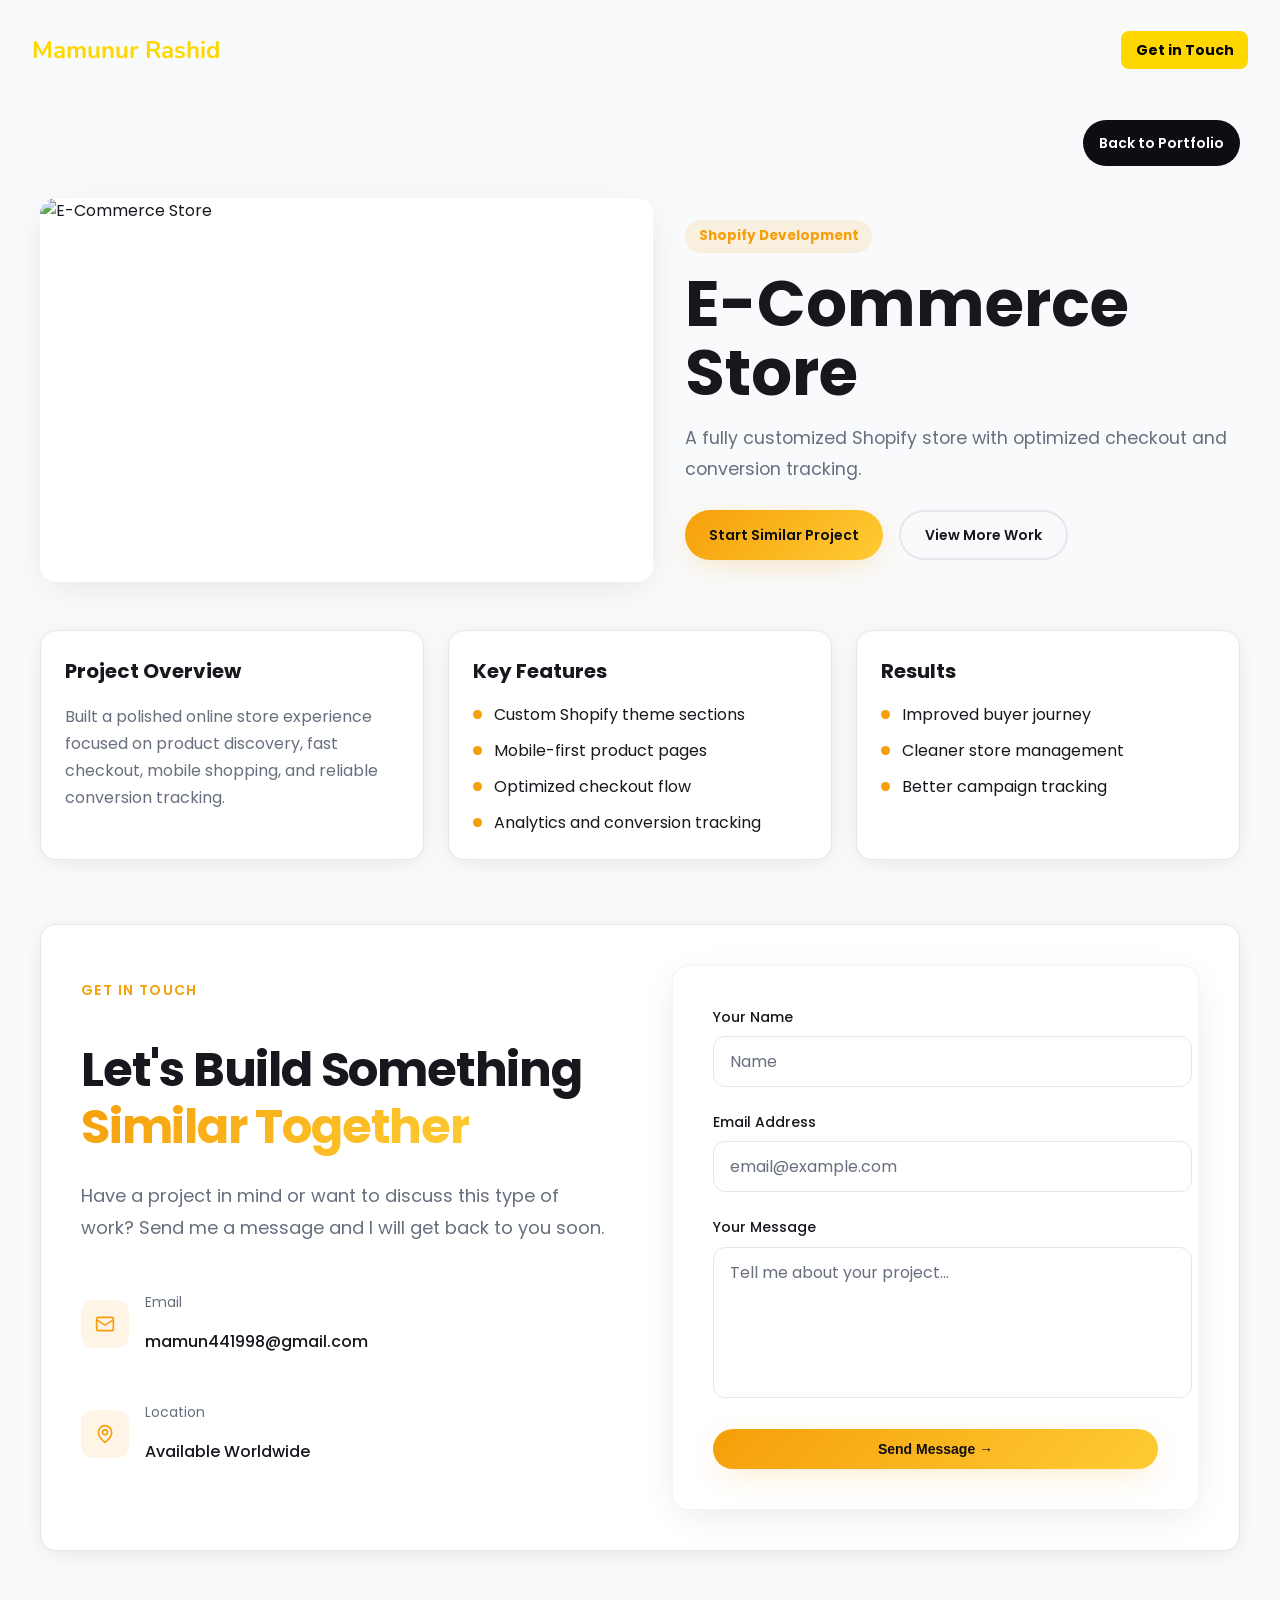
==== project-details.html @ 5b3f3767 "Initial portfolio site upload" ====
<!DOCTYPE html>
<html lang="en">
<head>
<meta charset="UTF-8">
<meta name="viewport" content="width=device-width, initial-scale=1.0">
<meta name="theme-color" content="#0a0e1a">
<title>Project Details | Mamunur Rashid</title>
<meta name="description" content="Portfolio project details by Mamunur Rashid — Web Developer, Shopify Expert, AI Automation & Digital Marketing Specialist.">
<meta property="og:type" content="article">
<meta property="og:title" content="Project Details | Mamunur Rashid">
<meta property="og:description" content="Portfolio project details by Mamunur Rashid.">
<meta property="og:image" content="https://mamun441998.github.io/Mamunur-Rashid.png">
<meta name="twitter:card" content="summary_large_image">
<link rel="icon" type="image/png" href="Mamunur-Rashid.png">
<link rel="apple-touch-icon" href="Mamunur-Rashid.png">
<link rel="preconnect" href="https://fonts.googleapis.com">
<link rel="preconnect" href="https://fonts.gstatic.com" crossorigin>
<link href="https://fonts.googleapis.com/css2?family=Poppins:wght@300;400;500;600;700;800;900&family=Nunito:wght@400;700;800&display=swap" rel="stylesheet">
<link rel="stylesheet" href="Style.css">
<script src="animations.js" defer></script>
<style>
body{background:hsl(var(--surface-light))}
.project-page{min-height:100vh;background:hsl(var(--surface-light));padding:7rem 0 4rem}
.project-back-row{display:flex;justify-content:flex-end;margin-bottom:2rem}
.project-back{display:inline-flex;align-items:center;justify-content:center;padding:.75rem 1rem;border-radius:9999px;background:hsl(var(--hero-bg));color:#fff;font-weight:600;font-size:.875rem}
.project-hero{display:grid;gap:2rem;align-items:center}
.project-image{border-radius:1rem;overflow:hidden;box-shadow:var(--shadow-card);background:#fff}
.project-image img{width:100%;aspect-ratio:16/10;object-fit:cover}
.project-kicker{display:inline-block;padding:.35rem .85rem;border-radius:9999px;background:hsl(var(--primary)/.12);color:hsl(var(--primary));font-size:.85rem;font-weight:700;margin-bottom:1rem}
.project-title{font-size:clamp(2rem,5vw,4rem);line-height:1.08;margin:0 0 1rem;color:hsl(var(--foreground))}
.project-desc{font-size:1.1rem;color:hsl(var(--muted-foreground));line-height:1.8;margin:0 0 1.5rem}
.project-actions{display:flex;flex-wrap:wrap;gap:1rem}
.project-actions .btn-secondary{border-color:hsl(var(--border));color:hsl(var(--foreground))}
.project-actions .btn-secondary:hover{border-color:hsl(var(--primary));color:hsl(var(--primary))}
.project-details-grid{display:grid;gap:1.5rem;margin-top:3rem}
.project-panel{background:#fff;border:1px solid hsl(var(--border));border-radius:1rem;padding:1.5rem;box-shadow:var(--shadow-soft)}
.project-panel h2{font-size:1.25rem;margin:0 0 1rem;color:hsl(var(--foreground))}
.project-panel p{color:hsl(var(--muted-foreground));line-height:1.7;margin:0}
.project-list{list-style:none;margin:0;padding:0;display:grid;gap:.75rem}
.project-list li{display:flex;gap:.75rem;color:hsl(var(--foreground));line-height:1.5}
.project-list li::before{content:"";width:.55rem;height:.55rem;border-radius:50%;background:hsl(var(--primary));flex:0 0 auto;margin-top:.45rem}
.detail-contact{margin-top:4rem;background:#fff;border:1px solid hsl(var(--border));border-radius:1rem;padding:1.5rem;box-shadow:var(--shadow-soft)}
.detail-contact .contact-section{padding:0;background:transparent}
@media(min-width:900px){
  .project-hero{grid-template-columns:1.05fr .95fr}
  .project-details-grid{grid-template-columns:repeat(3,1fr)}
  .detail-contact{padding:2.5rem}
}
</style>
</head>
<body>
<nav class="navbar scrolled" id="navbar" aria-label="Main navigation">
<div class="section-container">
<div class="nav-inner">
<a href="index.html" style="font-size:1.5rem;font-weight:700;color:#FFD700;font-family:Nunito;display:inline-block" aria-label="Mamunur Rashid - Home">Mamunur Rashid</a>
<div class="nav-links">
<a href="index.html#Home">Home</a>
<a href="index.html#about">About</a>
<a href="index.html#services">Services</a>
<a href="index.html#portfolio">Portfolio</a>
<a href="index.html#why-me">Why Me</a>
<a href="#contact">Contact</a>
<a href="#contact" class="Button-primary">Get in Touch</a>
</div>
<button class="mobile-toggle" aria-label="Toggle menu" aria-expanded="false" aria-controls="mobile-menu">
<svg width="24" height="24" viewBox="0 0 24 24" fill="none" stroke="currentColor" stroke-width="2" stroke-linecap="round" stroke-linejoin="round" aria-hidden="true"><line x1="3" y1="6" x2="21" y2="6"/><line x1="3" y1="12" x2="21" y2="12"/><line x1="3" y1="18" x2="21" y2="18"/></svg>
</button>
</div>
<div class="mobile-menu" id="mobile-menu">
<a href="index.html#Home">Home</a>
<a href="index.html#about">About</a>
<a href="index.html#services">Services</a>
<a href="index.html#portfolio">Portfolio</a>
<a href="index.html#why-me">Why Me</a>
<a href="#contact">Contact</a>
<div style="text-align:center;margin-top:.5rem">
<a href="#contact" class="Button-primary">Get in Touch</a>
</div>
</div>
</div>
</nav>

<main class="project-page">
<div class="section-container">
<div class="project-back-row">
<a class="project-back" href="index.html#portfolio">Back to Portfolio</a>
</div>

<section class="project-hero">
<div class="project-image">
<img id="project-img" src="" alt="" width="1000" height="650" decoding="async">
</div>
<div>
<span class="project-kicker" id="project-cat"></span>
<h1 class="project-title" id="project-title"></h1>
<p class="project-desc" id="project-desc"></p>
<div class="project-actions">
<a href="#contact" class="btn-primary">Start Similar Project</a>
<a href="index.html#portfolio" class="btn-secondary">View More Work</a>
</div>
</div>
</section>

<section class="project-details-grid">
<article class="project-panel">
<h2>Project Overview</h2>
<p id="project-overview"></p>
</article>
<article class="project-panel">
<h2>Key Features</h2>
<ul class="project-list" id="project-features"></ul>
</article>
<article class="project-panel">
<h2>Results</h2>
<ul class="project-list" id="project-results"></ul>
</article>
</section>

<section id="contact" class="detail-contact">
<div class="contact-section">
<div class="contact-grid">
<div>
<p class="contact-label">Get In Touch</p>
<h2 class="section-title" style="margin-bottom:1.5rem">Let's Build Something <span class="text-gradient-gold">Similar Together</span></h2>
<p style="color:hsl(var(--muted-foreground));font-size:1.125rem;margin-bottom:2rem;line-height:1.8">Have a project in mind or want to discuss this type of work? Send me a message and I will get back to you soon.</p>
<div class="contact-info-item">
<div class="contact-info-icon"><svg width="20" height="20" viewBox="0 0 24 24" fill="none" stroke="currentColor" stroke-width="2"><rect x="2" y="4" width="20" height="16" rx="2"/><path d="m22 7-8.97 5.7a1.94 1.94 0 0 1-2.06 0L2 7"/></svg></div>
<div><p class="contact-info-label">Email</p><p class="contact-info-value"><a href="mailto:mamun441998@gmail.com">mamun441998@gmail.com</a></p></div>
</div>
<div class="contact-info-item">
<div class="contact-info-icon"><svg width="20" height="20" viewBox="0 0 24 24" fill="none" stroke="currentColor" stroke-width="2"><path d="M20 10c0 6-8 12-8 12s-8-6-8-12a8 8 0 0 1 16 0Z"/><circle cx="12" cy="10" r="3"/></svg></div>
<div><p class="contact-info-label">Location</p><p class="contact-info-value">Available Worldwide</p></div>
</div>
</div>
<div class="contact-form-card">
<form id="contact-form">
<div class="form-group"><label for="name">Your Name</label><input type="text" id="name" name="name" class="input-field" placeholder="Name" required></div>
<div class="form-group"><label for="email">Email Address</label><input type="email" id="email" name="email" class="input-field" placeholder="email@example.com" required></div>
<div class="form-group"><label for="message">Your Message</label><textarea id="message" name="message" rows="5" class="input-field" placeholder="Tell me about your project..." required></textarea></div>
<button type="submit" class="btn-primary" style="width:100%">Send Message &rarr;</button>
</form>
</div>
</div>
</div>
</section>
</div>
</main>

<script>
var projects = [
  {
    title: 'E-Commerce Store',
    cat: 'Shopify Development',
    desc: 'A fully customized Shopify store with optimized checkout and conversion tracking.',
    img: 'https://images.unsplash.com/photo-1556742049-0cfed4f6a45d?w=1000&h=650&fit=crop',
    overview: 'Built a polished online store experience focused on product discovery, fast checkout, mobile shopping, and reliable conversion tracking.',
    features: ['Custom Shopify theme sections', 'Mobile-first product pages', 'Optimized checkout flow', 'Analytics and conversion tracking'],
    results: ['Improved buyer journey', 'Cleaner store management', 'Better campaign tracking']
  },
  {
    title: 'Business Website',
    cat: 'Web Development',
    desc: 'Modern, responsive business website with SEO optimization and fast loading.',
    img: 'https://images.unsplash.com/photo-1460925895917-afdab827c52f?w=1000&h=650&fit=crop',
    overview: 'Designed and developed a professional business website that presents services clearly and supports lead generation across devices.',
    features: ['Responsive page layouts', 'SEO-friendly structure', 'Fast loading assets', 'Clear contact sections'],
    results: ['Stronger online presence', 'Better mobile experience', 'More direct inquiry paths']
  },
  {
    title: 'AI Chatbot Integration',
    cat: 'AI Automation',
    desc: 'Intelligent chatbot solution that automated 70% of customer support queries.',
    img: 'https://images.unsplash.com/photo-1677442136019-21780ecad995?w=1000&h=650&fit=crop',
    overview: 'Integrated an AI chatbot workflow to answer common customer questions and reduce repetitive support workload.',
    features: ['Automated FAQ responses', 'Lead capture flow', 'Escalation to human support', 'Conversation tracking'],
    results: ['Automated 70% of common queries', 'Reduced response time', 'Improved customer support consistency']
  },
  {
    title: 'Ad Campaign',
    cat: 'Meta & Google Ads',
    desc: 'High-performing ad campaigns that achieved 5x ROAS for an e-commerce brand.',
    img: 'https://images.unsplash.com/photo-1611926653458-09294b3142bf?w=1000&h=650&fit=crop',
    overview: 'Created and optimized paid ad campaigns across Meta and Google with audience testing, creative iteration, and conversion tracking.',
    features: ['Campaign strategy', 'Audience targeting', 'Ad creative testing', 'Performance reporting'],
    results: ['Achieved 5x ROAS', 'Improved cost per purchase', 'Scaled winning campaigns']
  },
  {
    title: 'Landing Page',
    cat: 'Web Development',
    desc: 'Conversion-optimized landing page with A/B testing and analytics integration.',
    img: 'https://images.unsplash.com/photo-1507238691740-187a5b1d37b8?w=1000&h=650&fit=crop',
    overview: 'Built a focused landing page designed for campaign traffic, clear messaging, and measurable conversions.',
    features: ['Conversion-focused layout', 'Lead form integration', 'Analytics setup', 'A/B test-ready sections'],
    results: ['Higher lead clarity', 'Better campaign measurement', 'Improved page performance']
  },
  {
    title: 'SEO Optimization',
    cat: 'SEO Expert',
    desc: 'Comprehensive SEO strategy that increased organic traffic by 200% in 6 months.',
    img: 'https://images.unsplash.com/photo-1562577309-4932fdd64cd1?w=1000&h=650&fit=crop',
    overview: 'Delivered technical and content SEO improvements to help the website rank better and attract more qualified organic visitors.',
    features: ['Keyword research', 'Technical SEO audit', 'On-page optimization', 'Content improvement plan'],
    results: ['Organic traffic increased by 200%', 'Improved keyword visibility', 'Cleaner technical SEO foundation']
  }
];

function escapeHtml(s){ return String(s == null ? '' : s).replace(/[&<>"']/g, function(c){ return ({'&':'&amp;','<':'&lt;','>':'&gt;','"':'&quot;',"'":'&#39;'})[c]; }); }

var params = new URLSearchParams(window.location.search);
var selectedIndex = parseInt(params.get('project'), 10);

function renderProject(project){
  document.title = project.title + ' | Mamunur Rashid';
  document.getElementById('project-img').src = project.img;
  document.getElementById('project-img').alt = project.title;
  document.getElementById('project-cat').textContent = project.cat;
  document.getElementById('project-title').textContent = project.title;
  document.getElementById('project-desc').textContent = project.desc;
  document.getElementById('project-overview').textContent = project.overview || '';
  document.getElementById('project-features').innerHTML = (project.features || []).map(function(item){return '<li>' + escapeHtml(item) + '</li>';}).join('');
  document.getElementById('project-results').innerHTML = (project.results || []).map(function(item){return '<li>' + escapeHtml(item) + '</li>';}).join('');
}

// Render from defaults immediately
renderProject(projects[selectedIndex] || projects[0]);

// Try to override with Firestore data
(async function(){
  try {
    var cfgMod = await import('./admin/firebase-config.js');
    if (!cfgMod || !cfgMod.firebaseConfig || cfgMod.firebaseConfig.apiKey === 'YOUR_API_KEY') return;
    var fbApp = await import('https://www.gstatic.com/firebasejs/10.13.0/firebase-app.js');
    var fbStore = await import('https://www.gstatic.com/firebasejs/10.13.0/firebase-firestore.js');
    var app = fbApp.initializeApp(cfgMod.firebaseConfig);
    var db = fbStore.getFirestore(app);
    var snap = await fbStore.getDoc(fbStore.doc(db, 'site', 'content'));
    if (snap.exists()){
      var data = snap.data();
      if (Array.isArray(data.portfolio) && data.portfolio[selectedIndex]){
        renderProject(data.portfolio[selectedIndex]);
      }
    }
  } catch(e){
    // keep defaults
  }
})();

var project = projects[selectedIndex] || projects[0];

document.getElementById('contact-form').addEventListener('submit', function(e) {
  e.preventDefault();
  var form = this;
  var btn = form.querySelector('button');
  btn.textContent = 'Sending...';
  btn.disabled = true;
  fetch('https://formsubmit.co/ajax/mamun441998@gmail.com', {
    method: 'POST',
    headers: { 'Content-Type': 'application/json', 'Accept': 'application/json' },
    body: JSON.stringify({
      name: form.name.value,
      email: form.email.value,
      message: form.message.value,
      _subject: 'New Portfolio Project Inquiry: ' + project.title
    })
  })
  .then(function(res) { return res.json(); })
  .then(function() {
    alert('Thank you! Your message has been sent. I will get back to you soon.');
    form.reset();
    btn.innerHTML = 'Send Message &rarr;';
    btn.disabled = false;
  })
  .catch(function() {
    alert('Oops! Something went wrong. Please try emailing me directly at mamun441998@gmail.com');
    btn.innerHTML = 'Send Message &rarr;';
    btn.disabled = false;
  });
});
</script>
</body>
</html>
---- Style.css ----
/* *,*::before,*::after{box-sizing:border-box;margin:0;padding:0} */
:root{
--background:0 0% 100%;--foreground:220 15% 10%;
--primary:38 92% 50%;--primary-foreground:0 0% 100%;
--secondary:220 14% 96%;--secondary-foreground:220 15% 10%;
--muted:220 14% 96%;--muted-foreground:220 10% 45%;
--accent:38 92% 50%;--border:220 13% 91%;
--hero-bg:220 20% 6%;--hero-foreground:0 0% 98%;--hero-muted:220 10% 60%;
--gold:38 92% 50%;--gold-light:38 100% 65%;--gold-dark:38 85% 40%;
--surface-dark:220 18% 10%;--surface-light:220 14% 98%;
--gradient-gold:linear-gradient(135deg, hsl(38 92% 50%), hsl(45 100% 60%));
--gradient-dark:linear-gradient(180deg, hsl(220 20% 6%), hsl(220 18% 10%));
--shadow-gold:0 8px 32px -8px hsl(38 92% 50% / 0.3);
--shadow-soft:0 4px 24px -4px hsl(220 15% 10% / 0.1);
--shadow-card:0 8px 40px -12px hsl(220 15% 10% / 0.15);
--radius:0.75rem;
}
html{scroll-behavior:smooth;-webkit-text-size-adjust:100%}
body{font-family:'Poppins',sans-serif;background:hsl(var(--background));color:hsl(var(--foreground));-webkit-font-smoothing:antialiased;line-height:1.6;overflow-x:hidden}
a{text-decoration:none;color:inherit}
img{max-width:100%;display:block;height:auto}
*:focus-visible{outline:2px solid hsl(var(--primary));outline-offset:2px;border-radius:4px}
.skip-link{position:absolute;left:-9999px;top:0;background:#FFD700;color:#000;padding:.75rem 1rem;z-index:100;font-weight:700;border-radius:0 0 8px 0}
.skip-link:focus{left:0}
.font-serif{font-family:'Poppins',sans-serif}
.section-container{max-width:80rem;margin:0 auto;padding:0 1rem}
@media(min-width:640px){.section-container{padding:0 1.5rem}}
@media(min-width:1024px){.section-container{padding:0 2rem}}
.section-padding{padding:5rem 0}
@media(min-width:768px){.section-padding{padding:7rem 0}}
.text-gradient-gold{background:var(--gradient-gold);-webkit-background-clip:text;-webkit-text-fill-color:transparent;background-clip:text}
.section-title{font-size:1.875rem;font-weight:700;letter-spacing:-0.025em;line-height:1.2}
@media(min-width:768px){.section-title{font-size:2.25rem}}
@media(min-width:1024px){.section-title{font-size:3rem}}
.section-subtitle{color:hsl(var(--muted-foreground));font-size:1.125rem;max-width:42rem}

/* NAV */
.navbar{position:fixed;top:0;left:0;right:0;z-index:50;transition:all .3s; scroll-behavior:smooth;}
.navbar.scrolled{background:hsl(var(--hero-bg)/.95);backdrop-filter:blur(16px);border-bottom:1px solid rgba(255,255,255,.1)}
.nav-inner{display:flex;align-items:center;justify-content:space-between;height:5rem;padding-top: 10px;}
.nav-links{display:none;align-items:center;gap:1.25rem;text-align:center}
@media(min-width:1024px){.nav-links{gap:2rem}}
@media(min-width:768px){.nav-links{display:flex}}
.nav-links a{font-size:.875rem;color:hsl(var(--hero-foreground));padding:.5rem .9rem;border-radius:8px;transition:background-color .3s,color .3s}
.nav-links a:hover{background-color:#fff;color:#000;font-weight:700}
.nav-links a.Button-primary:hover{background-color:#fff;color:#000;font-weight:700;border-radius:8px}
.Button-primary {
padding: 20px 40px;background-color: #FFD700; border-radius: 8px;height: auto; padding-top: 10px;padding-bottom: 10px;color: black !important;font-weight:bold;
}
.Button-primary:hover {
  background-color: white;
  color: black !important;
  font-weight: bold;
}
.button-primary{
  background-color: yellow;
  color: black;
}
.btn-primary{display:inline-flex;align-items:center;justify-content:center;padding:.75rem 1.5rem;font-size:.875rem;font-weight:600;border-radius:9999px;background:var(--gradient-gold);color:hsl(var(--hero-bg));box-shadow:var(--shadow-gold);border:none;cursor:pointer;transition:all .3s}
.btn-primary:hover{transform:scale(1.05)}
.btn-secondary{display:inline-flex;align-items:center;justify-content:center;padding:.75rem 1.5rem;font-size:.875rem;font-weight:600;border-radius:9999px;border:2px solid hsl(var(--hero-muted)/.3);color:hsl(var(--hero-foreground));background:transparent;cursor:pointer;transition:all .3s}
.btn-secondary:hover{border-color:#ff6130;color:hsl(var(--gold));transform:scale(1.05)}
.mobile-toggle{display:block;padding:.5rem;color:hsl(var(--hero-foreground));background:none;border:none;cursor:pointer}
@media(min-width:768px){.mobile-toggle{display:none}}
.mobile-menu{display:none;flex-direction:column;gap:1rem;padding:1rem 0 1rem 1.5rem;border-top:1px solid rgba(255,255,255,.1);background:black;border-radius:0.5rem;margin-top:0.5rem}
.mobile-menu-btn {
  display: flex;
  flex-direction: column;
  justify-content: space-around;
  width: 35px;
  height: 35px;
  background-color: transparent; /* Start transparent */
  border: none;
  cursor: pointer;
  border-radius: 6px;
  transition: all .3s ease;
  padding: 5px;
}

.mobile-menu-btn:hover {
  background-color: hsl(var(--primary), 0.2); /* Subtle background */
}

.mobile-menu-btn span {
  width: 100%;
  height: 3px;
  background-color: #ffc107; /* Your orange color */
  border-radius: 2px;
  transition: all .3s ease;
}

.mobile-menu-btn:hover span {
  background-color: #fff;
}
.mobile-menu.open{display:flex}
@media(min-width:768px){.mobile-menu{display:none!important}}
.mobile-menu a{color:white;padding:.5rem 0;transition:all .3s;font-weight:bold;font-family:'Poppins',sans-serif;display:block}
.mobile-menu a:hover:not(.Button-primary){background:white;color:black;border-radius:0.25rem;padding:.5rem 0.5rem}
.mobile-menu .Button-primary{background:#FFD700!important;color:black!important;padding:0.75rem 1rem!important;border-radius:0.5rem;text-align:center;margin-top:.5rem;display:block}
.mobile-menu .Button-primary:hover{background:white!important}

/* HERO */
.hero-section{background:var(--gradient-dark);min-height:100vh;display:flex;align-items:center;position:relative;overflow:hidden}
.hero-glow{position:absolute;inset:0;pointer-events:none;background:radial-gradient(ellipse 60% 50% at 50% 0%,hsl(38 92% 50%/.08),transparent)}
.hero-content{position:relative;z-index:10;padding-top:5rem;padding-bottom:4.375rem;text-align:center;max-width:72rem;width:100%;margin:0 auto}
.hero-badge{display:inline-flex;align-items:center;gap:.5rem;padding:.5rem 1rem;border-radius:9999px;border:1px solid rgba(255,255,255,.1);background:rgba(255,255,255,.05);backdrop-filter:blur(4px);margin-bottom:2rem}
.hero-badge .dot{width:.5rem;height:.5rem;border-radius:50%;background:hsl(var(--primary));animation:pulse 2s infinite}
.hero-badge span{font-size:.875rem;color:hsl(var(--hero-muted))}
.hero-title{font-size:clamp(1.75rem,6.8vw,4.5rem);font-weight:700;color:hsl(var(--hero-foreground));line-height:1.15;margin-bottom:1.5rem;word-wrap:break-word;overflow-wrap:break-word}
@media(min-width:768px){.hero-title{white-space:nowrap}}
.hero-subtitle{font-size:1.125rem;color:hsl(var(--hero-muted));margin-bottom:1rem}
@media(min-width:768px){.hero-subtitle{font-size:1.25rem}}
.hero-skills{font-size:1rem;color:hsl(var(--primary));margin-bottom:2.5rem;max-width:42rem;margin-left:auto;margin-right:auto}
.hero-buttons{display:flex;flex-direction:column;align-items:center;justify-content:center;gap:1rem;margin-bottom:4rem}
@media(min-width:640px){.hero-buttons{flex-direction:row}}
.stats-grid{display:grid;grid-template-columns:repeat(2,1fr);gap:1.5rem;max-width:48rem;margin:0 auto}
@media(min-width:768px){.stats-grid{grid-template-columns:repeat(4,1fr);gap:2rem}}
.stat-item{text-align:center}
.stat-value{font-size:1.5rem;font-weight:700;margin-bottom:.25rem}
@media(min-width:768px){.stat-value{font-size:1.875rem}}
.stat-label{font-size:.875rem;color:hsl(var(--hero-muted))}
.scroll-indicator{position:absolute;bottom:1rem;left:50%;transform:translateX(-50%);display:flex;flex-direction:column;align-items:center;gap:.5rem;color:hsl(var(--hero-muted));transition:color .3s}
.scroll-indicator:hover{color:hsl(var(--hero-foreground))}
.scroll-indicator span{font-size:.75rem;text-transform:uppercase;letter-spacing:.1em}

/* ABOUT */
.about-section{padding:5rem 0;background:hsl(var(--surface-light))}
@media(min-width:768px){.about-section{padding:7rem 0}}
.about-grid{display:grid;gap:3rem;align-items:center}
@media(min-width:1024px){.about-grid{grid-template-columns:1fr 1fr;gap:4rem}}
.about-label{font-weight:600;margin-bottom:1rem;text-transform:uppercase;letter-spacing:.1em;font-size:1.875rem;text-align:center;color:hsl(var(--secondary-foreground));font-family:'Poppins',sans-serif}
.about-text{color:hsl(var(--muted-foreground));font-size:1.125rem;line-height:1.8;margin-bottom:1.5rem}
.highlight-item{display:flex;align-items:flex-start;gap:1rem;margin-bottom:1rem}
.highlight-icon{flex-shrink:0;width:3rem;height:3rem;border-radius:.75rem;background:hsl(var(--primary)/.1);display:flex;align-items:center;justify-content:center}
.highlight-icon svg{width:1.25rem;height:1.25rem;color:hsl(var(--primary))}
.highlight-title{font-weight:600;color:hsl(var(--foreground));margin-bottom:.25rem}
.highlight-desc{color:hsl(var(--muted-foreground));font-size:.875rem}
.about-visual{position:relative}
.about-img-wrapper{aspect-ratio:1;border-radius:1.5rem;background:linear-gradient(to bottom right,hsl(var(--primary)/.2),hsl(var(--primary)/.05));padding:2rem}
@media(min-width:1024px){.about-img-wrapper{padding:3rem}}
.about-img-inner{width:100%;height:100%;border-radius:1rem;background:#fff;box-shadow:0 25px 50px -12px rgba(0,0,0,.25);overflow:hidden}
.about-img-inner img{width:100%;height:100%;object-fit:cover;object-position:top;opacity:.95}

/* SERVICES */
.services-section{padding:5rem 0;background:#fff}
@media(min-width:768px){.services-section{padding:7rem 0}}
.services-grid{display:grid;gap:1.5rem}
@media(min-width:768px){.services-grid{grid-template-columns:repeat(2,1fr);gap:2rem}}
@media(min-width:1024px){.services-grid{grid-template-columns:repeat(3,1fr)}}
.service-card{background:#fff;border:1px solid hsl(var(--border));border-radius:1rem;padding:1.5rem;transition:all .3s;box-shadow:var(--shadow-soft)}
@media(min-width:768px){.service-card{padding:2rem}}
.service-card:hover{transform:translateY(-4px);border-color:hsl(var(--primary)/.3);box-shadow:var(--shadow-gold)}
.service-icon{width:3.5rem;height:3.5rem;border-radius:1rem;background:hsl(var(--primary)/.1);display:flex;align-items:center;justify-content:center;margin-bottom:1.5rem;transition:background .3s}
.service-card:hover .service-icon{background:hsl(var(--primary)/.2)}
.service-icon svg{width:1.5rem;height:1.5rem;color:hsl(var(--primary))}
.service-title{font-size:1.25rem;font-weight:700;color:hsl(var(--foreground));margin-bottom:.75rem}
.service-desc{color:hsl(var(--muted-foreground));margin-bottom:1.5rem;line-height:1.6}
.service-features{display:flex;flex-wrap:wrap;gap:.5rem;margin-bottom:1.5rem}
.service-features span{padding:.25rem .75rem;font-size:.75rem;font-weight:500;background:hsl(var(--secondary));color:hsl(var(--muted-foreground));border-radius:9999px}
.service-link{display:inline-flex;align-items:center;font-size:.875rem;font-weight:600;color:hsl(var(--primary))}
.service-card:hover .service-link{text-decoration:underline}

/* PORTFOLIO */
.portfolio-section{padding:5rem 0;background:#fff}
@media(min-width:768px){.portfolio-section{padding:7rem 0}}
.portfolio-grid{display:grid;gap:1.5rem}
@media(min-width:768px){.portfolio-grid{grid-template-columns:repeat(2,1fr);gap:2rem}}
@media(min-width:1024px){.portfolio-grid{grid-template-columns:repeat(3,1fr)}}
.portfolio-card{border-radius:1rem;border:1px solid hsl(var(--border));overflow:hidden;background:hsl(var(--background));transition:all .3s;box-shadow:var(--shadow-soft)}
.portfolio-card:hover{transform:translateY(-4px);border-color:hsl(var(--primary)/.3)}
.portfolio-img{aspect-ratio:16/9;overflow:hidden}
.portfolio-img img{width:100%;height:100%;object-fit:cover;transition:transform .5s}
.portfolio-card:hover .portfolio-img img{transform:scale(1.05)}
.portfolio-body{padding:1.5rem}
.portfolio-cat{display:inline-block;padding:.25rem .75rem;font-size:.75rem;font-weight:500;background:hsl(var(--primary)/.1);color:hsl(var(--primary));border-radius:9999px;margin-bottom:.75rem}
.portfolio-title{font-size:1.125rem;font-weight:700;color:hsl(var(--foreground));margin-bottom:.5rem}
.portfolio-desc{color:hsl(var(--muted-foreground));font-size:.875rem;line-height:1.6;margin-bottom:1rem}
.portfolio-link{display:inline-flex;align-items:center;font-size:.875rem;font-weight:600;color:hsl(var(--primary))}

/* WHY ME */
.whyme-section{padding:2.5rem 1.875rem;background:hsl(var(--surface-light));box-shadow:var(--shadow-soft);border-radius:.375rem;opacity:.95}
.whyme-grid{display:grid;gap:2rem}
@media(min-width:1024px){.whyme-grid{grid-template-columns:repeat(3,1fr)}}
.reason-card{background:#fff;border-radius:1.5rem;padding:2rem;border:1px solid hsl(var(--border));transition:all .3s}
@media(min-width:1024px){.reason-card{padding:2.5rem}}
.reason-card:hover{border-color:hsl(var(--primary)/.2);box-shadow:0 20px 60px -15px rgba(0,0,0,.1)}
.reason-icon{width:4rem;height:4rem;border-radius:1rem;background:var(--gradient-gold);display:flex;align-items:center;justify-content:center;margin-bottom:1.5rem}
.reason-icon svg{width:1.75rem;height:1.75rem;color:#fff}
.reason-title{font-size:1.25rem;font-weight:700;color:hsl(var(--foreground));margin-bottom:1rem}
.reason-desc{color:hsl(var(--muted-foreground));margin-bottom:1.5rem;line-height:1.6}
.reason-points{list-style:none;display:flex;flex-direction:column;gap:.75rem}
.reason-points li{display:flex;align-items:center;gap:.75rem;font-size:.875rem;color:hsl(var(--foreground))}
.reason-points li svg{width:1.25rem;height:1.25rem;color:hsl(var(--primary));flex-shrink:0}
.cta-banner{margin-top:4rem;border-radius:1.5rem;background:linear-gradient(to right,hsl(var(--hero-bg)),hsl(var(--surface-dark)));padding:2rem;text-align:center;position:relative;overflow:hidden}
@media(min-width:768px){.cta-banner{padding:3rem}}
@media(min-width:1024px){.cta-banner{padding:4rem}}
.cta-banner h3{font-size:1.5rem;font-weight:700;color:#fff;margin-bottom:1rem}
@media(min-width:768px){.cta-banner h3{font-size:1.875rem}}
@media(min-width:1024px){.cta-banner h3{font-size:2.25rem}}
.cta-banner p{color:hsl(var(--hero-muted));font-size:1.125rem;margin-bottom:2rem;max-width:42rem;margin-left:auto;margin-right:auto}

/* SOCIAL */
.social-section{padding:4rem 0;background:#fff;border-top:1px solid hsl(var(--border));border-bottom:1px solid hsl(var(--border))}
.social-icons{display:flex;align-items:center;justify-content:center;gap:1rem}
.social-icon-link{width:3rem;height:3rem;display:flex;align-items:center;justify-content:center;border-radius:50%;border:1px solid hsl(var(--border));color:hsl(var(--muted-foreground));transition:transform .3s,background-color .3s,border-color .3s,color .3s;background:transparent}
.social-icon-link:hover{transform:translateY(-3px) scale(1.1);color:#fff}
.social-icon-link svg{width:1.25rem;height:1.25rem}
.social-website:hover{background:hsl(38,92%,50%);border-color:hsl(38,92%,50%)}
.social-linkedin:hover{background:#0077B5;border-color:#0077B5}
.social-facebook:hover{background:#1877F2;border-color:#1877F2}
.social-instagram:hover{background:#E4405F;border-color:#E4405F}
.social-email:hover{background:hsl(38,92%,50%);border-color:hsl(38,92%,50%)}
.social-whatsapp:hover{background:#25D366;border-color:#25D366}
.animate-on-scroll{opacity:0;transform:translateY(30px);transition:opacity .6s ease,transform .6s ease}
.animate-on-scroll.animate-in{opacity:1;transform:translateY(0)}

/* CONTACT */
.contact-section{padding:5rem 0;background:#fff}
@media(min-width:768px){.contact-section{padding:7rem 0}}
.contact-grid{display:grid;gap:3rem}
@media(min-width:1024px){.contact-grid{grid-template-columns:1fr 1fr;gap:4rem}}
.contact-label{color:hsl(var(--primary));font-weight:600;margin-bottom:1rem;text-transform:uppercase;letter-spacing:.1em;font-size:.875rem}
.contact-info-item{display:flex;align-items:center;gap:1rem;margin-bottom:1rem}
.contact-info-icon{width:3rem;height:3rem;border-radius:.75rem;background:hsl(var(--primary)/.1);display:flex;align-items:center;justify-content:center}
.contact-info-icon svg{width:1.25rem;height:1.25rem;color:hsl(var(--primary))}
.contact-info-label{font-size:.875rem;color:hsl(var(--muted-foreground))}
.contact-info-value{font-weight:500;color:hsl(var(--foreground))}
.contact-info-value a{transition:color .3s}
.contact-info-value a:hover{color:hsl(var(--primary))}
.trust-badges{display:flex;align-items:center;gap:1.5rem;padding-top:1.5rem;border-top:1px solid hsl(var(--border));margin-top:2rem}
.trust-badge{display:flex;align-items:center;gap:.5rem;font-size:.875rem;color:hsl(var(--muted-foreground))}
.trust-badge svg{width:1rem;height:1rem;color:hsl(var(--primary))}
.contact-form-card{background:hsl(0 0% 100%/.8);backdrop-filter:blur(24px);border:1px solid hsl(var(--border)/.5);border-radius:1rem;padding:1.5rem;box-shadow:var(--shadow-card)}
@media(min-width:768px){.contact-form-card{padding:2rem}}
@media(min-width:1024px){.contact-form-card{padding:2.5rem}}
.form-group{margin-bottom:1.5rem}
.form-group label{display:block;font-size:.875rem;font-weight:500;color:hsl(var(--foreground));margin-bottom:.5rem}
.input-field{width:100%;padding:.75rem 1rem;border-radius:.75rem;border:1px solid hsl(var(--border));background:hsl(var(--background));color:hsl(var(--foreground));font-size:1rem;font-family:inherit;transition:all .3s;outline:none}
.input-field::placeholder{color:hsl(var(--muted-foreground))}
.input-field:focus{border-color:hsl(var(--primary));box-shadow:0 0 0 3px hsl(var(--primary)/.2)}
textarea.input-field{resize:none}

/* FOOTER */
.footer{background:hsl(var(--hero-bg));color:hsl(var(--hero-foreground))}
.footer-grid{display:grid;gap:2.5rem;padding:4rem 0}
@media(min-width:768px){.footer-grid{grid-template-columns:repeat(2,1fr)}}
@media(min-width:1024px){.footer-grid{grid-template-columns:2fr 1fr 1fr;gap:2rem}}
.footer-brand p{color:hsl(var(--hero-muted));max-width:28rem;margin-bottom:1.5rem}
.footer-socials{display:flex;align-items:center;gap:.75rem}
.footer-social{width:2.5rem;height:2.5rem;display:flex;align-items:center;justify-content:center;border-radius:50%;border:1px solid rgba(255,255,255,.1);color:hsl(var(--hero-muted));transition:all .3s}
.footer-social:hover{border-color:hsl(var(--primary));color:hsl(var(--primary))}
.footer-social svg{width:1rem;height:1rem}
.footer-heading{font-weight:600;font-size:1.125rem;margin-bottom:1rem}
.footer-links{list-style:none;display:flex;flex-direction:column;gap:.75rem}
.footer-links a{color:hsl(var(--hero-muted));transition:color .3s}
.footer-links a:hover{color:hsl(var(--hero-foreground))}
.footer-bottom{border-top:1px solid rgba(255,255,255,.1);padding:1.5rem 0}
.footer-bottom-inner{display:flex;flex-direction:column;align-items:center;justify-content:space-between;gap:1rem;font-size:.875rem;color:hsl(var(--hero-muted))}
@media(min-width:768px){.footer-bottom-inner{flex-direction:row}}

@keyframes pulse{0%,100%{opacity:1}50%{opacity:.5}}
@keyframes bounce{0%,100%{transform:translateY(0)}50%{transform:translateY(-25%)}}
@keyframes fadeUp{from{opacity:0;transform:translateY(20px)}to{opacity:1;transform:translateY(0)}}
.animate-bounce{animation:bounce 1s infinite}
.animate-pulse{animation:pulse 2s infinite}

::-webkit-scrollbar-thumb{background:hsl(var(--muted-foreground)/.5)}

/* ANIMATIONS */
@keyframes fadeInUp {
    from {
        opacity: 0;
        transform: translateY(30px);
    }
    to {
        opacity: 1;
        transform: translateY(0);
    }
}

@keyframes fadeInLeft {
    from {
        opacity: 0;
        transform: translateX(-30px);
    }
    to {
        opacity: 1;
        transform: translateX(0);
    }
}

@keyframes fadeInRight {
    from {
        opacity: 0;
        transform: translateX(30px);
    }
    to {
        opacity: 1;
        transform: translateX(0);
    }
}

@keyframes scaleIn {
    from {
        opacity: 0;
        transform: scale(0.9);
    }
    to {
        opacity: 1;
        transform: scale(1);
    }
}

@keyframes slideInUp {
    from {
        opacity: 0;
        transform: translateY(50px);
    }
    to {
        opacity: 1;
        transform: translateY(0);
    }
}

@keyframes bounceIn {
    0% {
        opacity: 0;
        transform: scale(0.3);
    }
    50% {
        opacity: 1;
        transform: scale(1.05);
    }
    70% {
        transform: scale(0.9);
    }
    100% {
        opacity: 1;
        transform: scale(1);
    }
}

@keyframes float {
    0%, 100% {
        transform: translateY(0px);
    }
    50% {
        transform: translateY(-10px);
    }
}

@keyframes glow {
    0%, 100% {
        box-shadow: 0 0 20px rgba(255, 215, 0, 0.3);
    }
    50% {
        box-shadow: 0 0 30px rgba(255, 215, 0, 0.6);
    }
}

@keyframes typing {
    from { width: 0; }
    to { width: 100%; }
}

@keyframes blink {
    50% { border-color: transparent; }
}

/* ANIMATION CLASSES */
.animate-fade-in-up {
    animation: fadeInUp 0.6s ease-out forwards;
}

.animate-fade-in-left {
    animation: fadeInLeft 0.6s ease-out forwards;
}

.animate-fade-in-right {
    animation: fadeInRight 0.6s ease-out forwards;
}

.animate-scale-in {
    animation: scaleIn 0.5s ease-out forwards;
}

.animate-slide-in-up {
    animation: slideInUp 0.7s ease-out forwards;
}

.animate-bounce-in {
    animation: bounceIn 0.8s ease-out forwards;
}

.animate-float {
    animation: float 3s ease-in-out infinite;
}

.animate-glow {
    animation: glow 2s ease-in-out infinite;
}

/* DELAY CLASSES */
.delay-100 { animation-delay: 0.1s; }
.delay-200 { animation-delay: 0.2s; }
.delay-300 { animation-delay: 0.3s; }
.delay-400 { animation-delay: 0.4s; }
.delay-500 { animation-delay: 0.5s; }
.delay-600 { animation-delay: 0.6s; }
.delay-700 { animation-delay: 0.7s; }
.delay-800 { animation-delay: 0.8s; }
.delay-900 { animation-delay: 0.9s; }
.delay-1000 { animation-delay: 1.0s; }

/* HOVER ANIMATIONS */
.hover-lift {
    transition: all 0.3s cubic-bezier(0.4, 0, 0.2, 1);
}

.hover-lift:hover {
    transform: translateY(-5px);
    box-shadow: 0 10px 25px -5px rgba(0, 0, 0, 0.15);
}

.hover-scale {
    transition: transform 0.3s ease;
}

.hover-scale:hover {
    transform: scale(1.05);
}

.hover-rotate {
    transition: transform 0.3s ease;
}

.hover-rotate:hover {
    transform: rotate(5deg);
}

.hover-glow:hover {
    box-shadow: 0 0 20px rgba(255, 215, 0, 0.4);
}

/* LOADING ANIMATIONS */
.loading-overlay {
    position: fixed;
    top: 0;
    left: 0;
    width: 100%;
    height: 100%;
    background: hsl(var(--hero-bg));
    display: flex;
    align-items: center;
    justify-content: center;
    z-index: 9999;
    opacity: 1;
    transition: opacity 0.5s ease;
}

.loading-overlay.loaded {
    opacity: 0;
    pointer-events: none;
}

.loading-spinner {
    width: 50px;
    height: 50px;
    border: 3px solid rgba(255, 215, 0, 0.3);
    border-top: 3px solid #FFD700;
    border-radius: 50%;
    animation: spin 1s linear infinite;
}

@keyframes spin {
    0% { transform: rotate(0deg); }
    100% { transform: rotate(360deg); }
}

/* SCROLL ANIMATIONS */
.animate-on-scroll {
    opacity: 0;
    transform: translateY(30px);
    transition: all 0.6s cubic-bezier(0.4, 0, 0.2, 1);
}

.animate-on-scroll.animate-in {
    opacity: 1;
    transform: translateY(0);
}

/* STAGGER ANIMATIONS */
.stagger-children > * {
    opacity: 0;
    transform: translateY(20px);
    animation: fadeInUp 0.6s ease-out forwards;
}

.stagger-children > *:nth-child(1) { animation-delay: 0.1s; }
.stagger-children > *:nth-child(2) { animation-delay: 0.2s; }
.stagger-children > *:nth-child(3) { animation-delay: 0.3s; }
.stagger-children > *:nth-child(4) { animation-delay: 0.4s; }
.stagger-children > *:nth-child(5) { animation-delay: 0.5s; }
.stagger-children > *:nth-child(6) { animation-delay: 0.6s; }

/* RESPONSIVE ANIMATIONS */
@media (prefers-reduced-motion: reduce) {
    *, *::before, *::after {
        animation-duration: 0.01ms !important;
        animation-iteration-count: 1 !important;
        transition-duration: 0.01ms !important;
        scroll-behavior: auto !important;
    }
}

/* PERFORMANCE OPTIMIZATIONS */
.will-change-transform {
    will-change: transform;
}

.will-change-opacity {
    will-change: opacity;
}

/* ENHANCED INTERACTIONS */
.interactive-element {
    cursor: pointer;
    transition: all 0.3s ease;
    position: relative;
    overflow: hidden;
}

.interactive-element::before {
    content: '';
    position: absolute;
    top: 0;
    left: -100%;
    width: 100%;
    height: 100%;
    background: linear-gradient(90deg, transparent, rgba(255, 215, 0, 0.2), transparent);
    transition: left 0.5s;
}

.interactive-element:hover::before {
    left: 100%;
}

/* MICRO INTERACTIONS */
.btn-pulse {
    animation: pulse 2s infinite;
}

.text-shimmer {
    background: linear-gradient(90deg, #FFD700 0%, #FFA500 50%, #FFD700 100%);
    background-size: 200% 100%;
    animation: shimmer 2s infinite;
    -webkit-background-clip: text;
    -webkit-text-fill-color: transparent;
    background-clip: text;
}

@keyframes shimmer {
    0% { background-position: -200% 0; }
    100% { background-position: 200% 0; }
}

/* SUCCESS ANIMATIONS */
.success-checkmark {
    width: 20px;
    height: 20px;
    border-radius: 50%;
    background: #28a745;
    position: relative;
    animation: checkmark 0.6s ease-in-out;
}

.success-checkmark::after {
    content: '';
    position: absolute;
    top: 50%;
    left: 50%;
    width: 8px;
    height: 4px;
    border: solid white;
    border-width: 0 0 2px 2px;
    transform: translate(-50%, -50%) rotate(-45deg);
    animation: checkmark-line 0.3s ease-in-out 0.3s both;
}

@keyframes checkmark {
    0% { transform: scale(0); }
    50% { transform: scale(1.2); }
    100% { transform: scale(1); }
}

@keyframes checkmark-line {
    0% { width: 0; }
    100% { width: 8px; }
}

/* TOAST NOTIFICATIONS */
.toast {
    position: fixed;
    top: 20px;
    right: 20px;
    background: #28a745;
    color: white;
    padding: 1rem 1.5rem;
    border-radius: 8px;
    box-shadow: 0 4px 12px rgba(0, 0, 0, 0.15);
    z-index: 10000;
    transform: translateX(100%);
    animation: slideInRight 0.3s ease-out forwards;
}

.toast.hide {
    animation: slideOutRight 0.3s ease-in forwards;
}

@keyframes slideInRight {
    from { transform: translateX(100%); }
    to { transform: translateX(0); }
}

@keyframes slideOutRight {
    from { transform: translateX(0); }
    to { transform: translateX(100%); }
}

/* SCROLL PROGRESS BAR */
.scroll-progress {
    position: fixed;
    top: 0;
    left: 0;
    width: 0%;
    height: 3px;
    background: linear-gradient(90deg, #FFD700, #FFA500);
    z-index: 1000;
    pointer-events: none;
    will-change: width;
}

/* ENHANCED FOCUS STATES */
.focus-ring:focus {
    outline: none;
    box-shadow: 0 0 0 3px rgba(255, 215, 0, 0.5);
}

/* LOADING SKELETON */
.skeleton {
    background: linear-gradient(90deg, #f0f0f0 25%, #e0e0e0 50%, #f0f0f0 75%);
    background-size: 200% 100%;
    animation: loading 1.5s infinite;
}

@keyframes loading {
    0% { background-position: -200% 0; }
    100% { background-position: 200% 0; }
}

/* MAGNETIC ELEMENTS */
.magnetic {
    transition: transform 0.3s cubic-bezier(0.4, 0, 0.2, 1);
}

.magnetic:hover {
    transform: scale(1.02);
}

/* RIPPLE EFFECT */
.ripple {
    position: relative;
    overflow: hidden;
}

.ripple::before {
    content: '';
    position: absolute;
    top: 50%;
    left: 50%;
    width: 0;
    height: 0;
    border-radius: 50%;
    background: rgba(255, 215, 0, 0.3);
    transform: translate(-50%, -50%);
    transition: width 0.6s, height 0.6s;
}

.ripple:active::before {
    width: 300px;
    height: 300px;
}
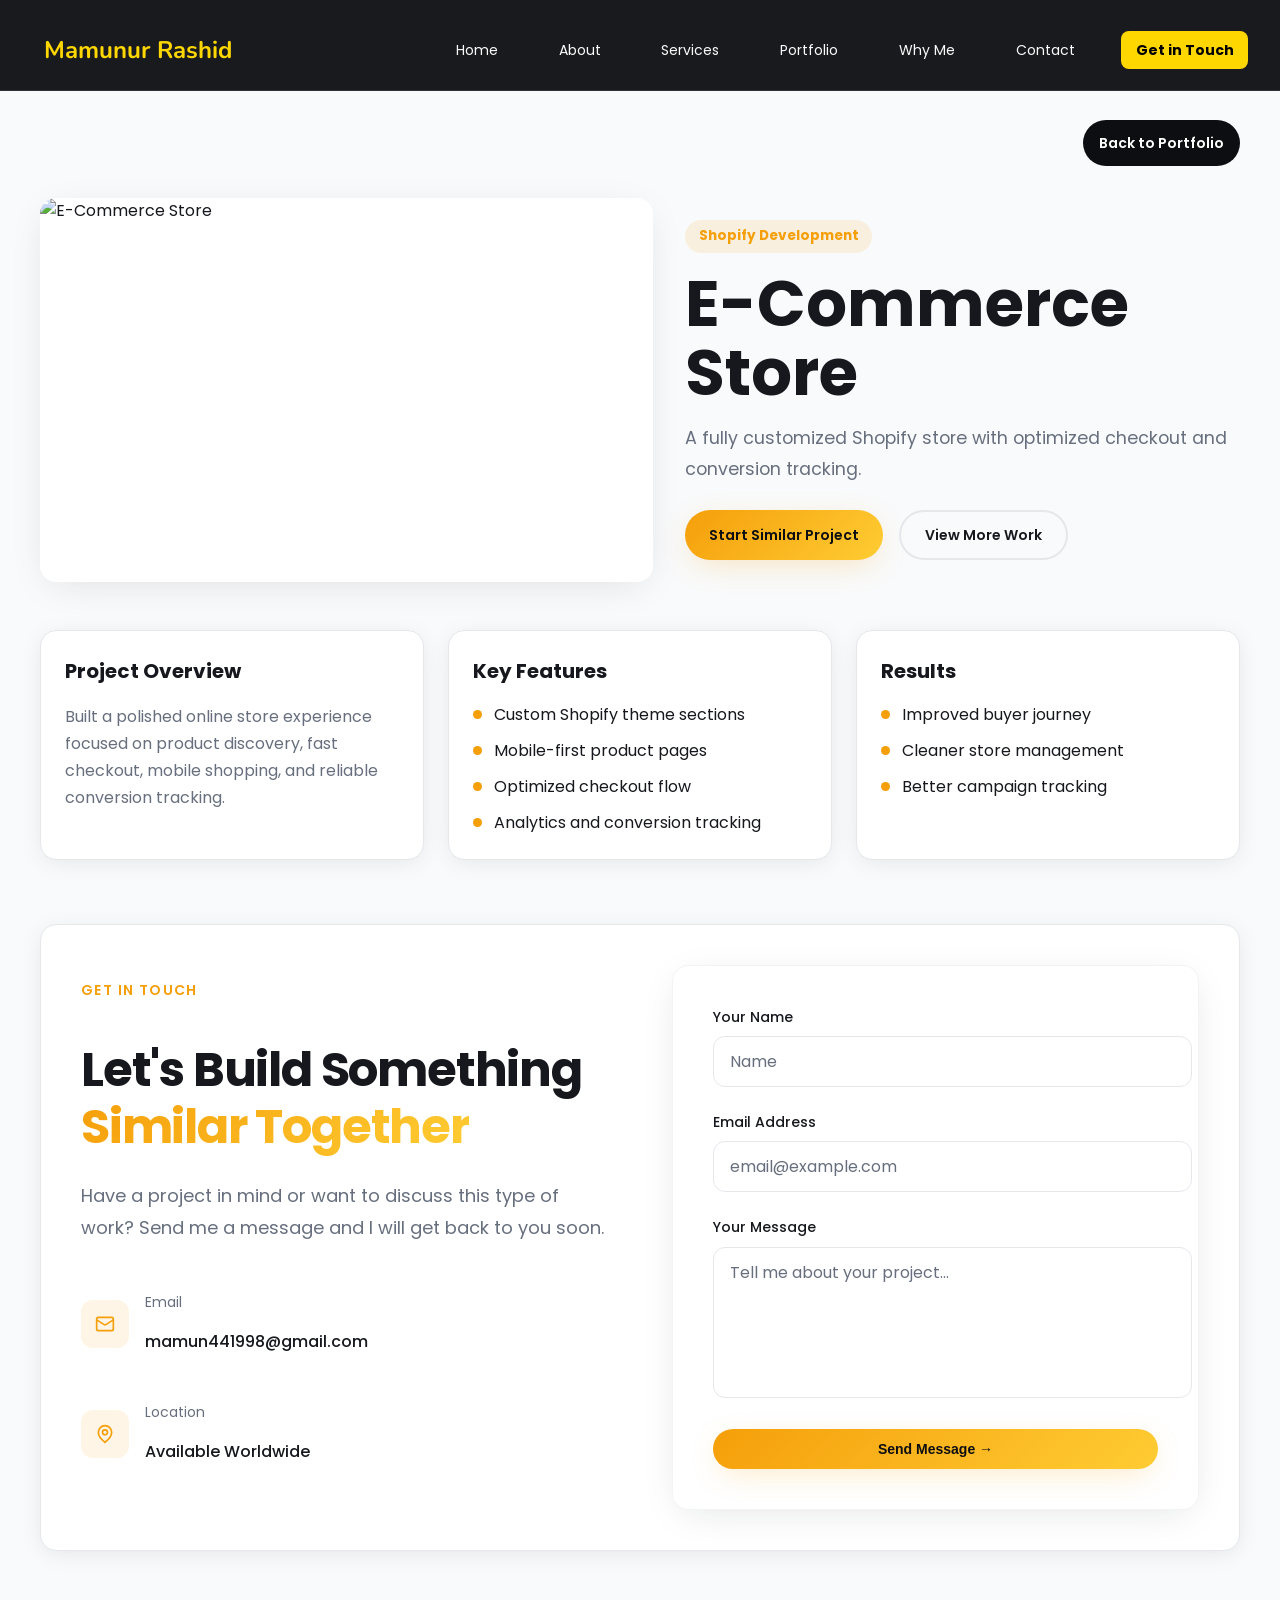
==== commit a004e127: "Update project-details.html" ====
--- a/project-details.html
+++ b/project-details.html
@@ -20,6 +20,7 @@
 <script src="animations.js" defer></script>
 <style>
 body{background:hsl(var(--surface-light))}
+.navbar{background:hsl(var(--hero-bg)/.95);backdrop-filter:blur(16px);border-bottom:1px solid rgba(255,255,255,.1)}
 .project-page{min-height:100vh;background:hsl(var(--surface-light));padding:7rem 0 4rem}
 .project-back-row{display:flex;justify-content:flex-end;margin-bottom:2rem}
 .project-back{display:inline-flex;align-items:center;justify-content:center;padding:.75rem 1rem;border-radius:9999px;background:hsl(var(--hero-bg));color:#fff;font-weight:600;font-size:.875rem}
@@ -52,7 +53,7 @@
 <nav class="navbar scrolled" id="navbar" aria-label="Main navigation">
 <div class="section-container">
 <div class="nav-inner">
-<a href="index.html" style="font-size:1.5rem;font-weight:700;color:#FFD700;font-family:Nunito;display:inline-block" aria-label="Mamunur Rashid - Home">Mamunur Rashid</a>
+<a href="index.html" style="font-size:1.5rem;font-weight:700;color:#FFD700;font-family:Nunito;display:inline-block;margin-left:.75rem" aria-label="Mamunur Rashid - Home">Mamunur Rashid</a>
 <div class="nav-links">
 <a href="index.html#Home">Home</a>
 <a href="index.html#about">About</a>
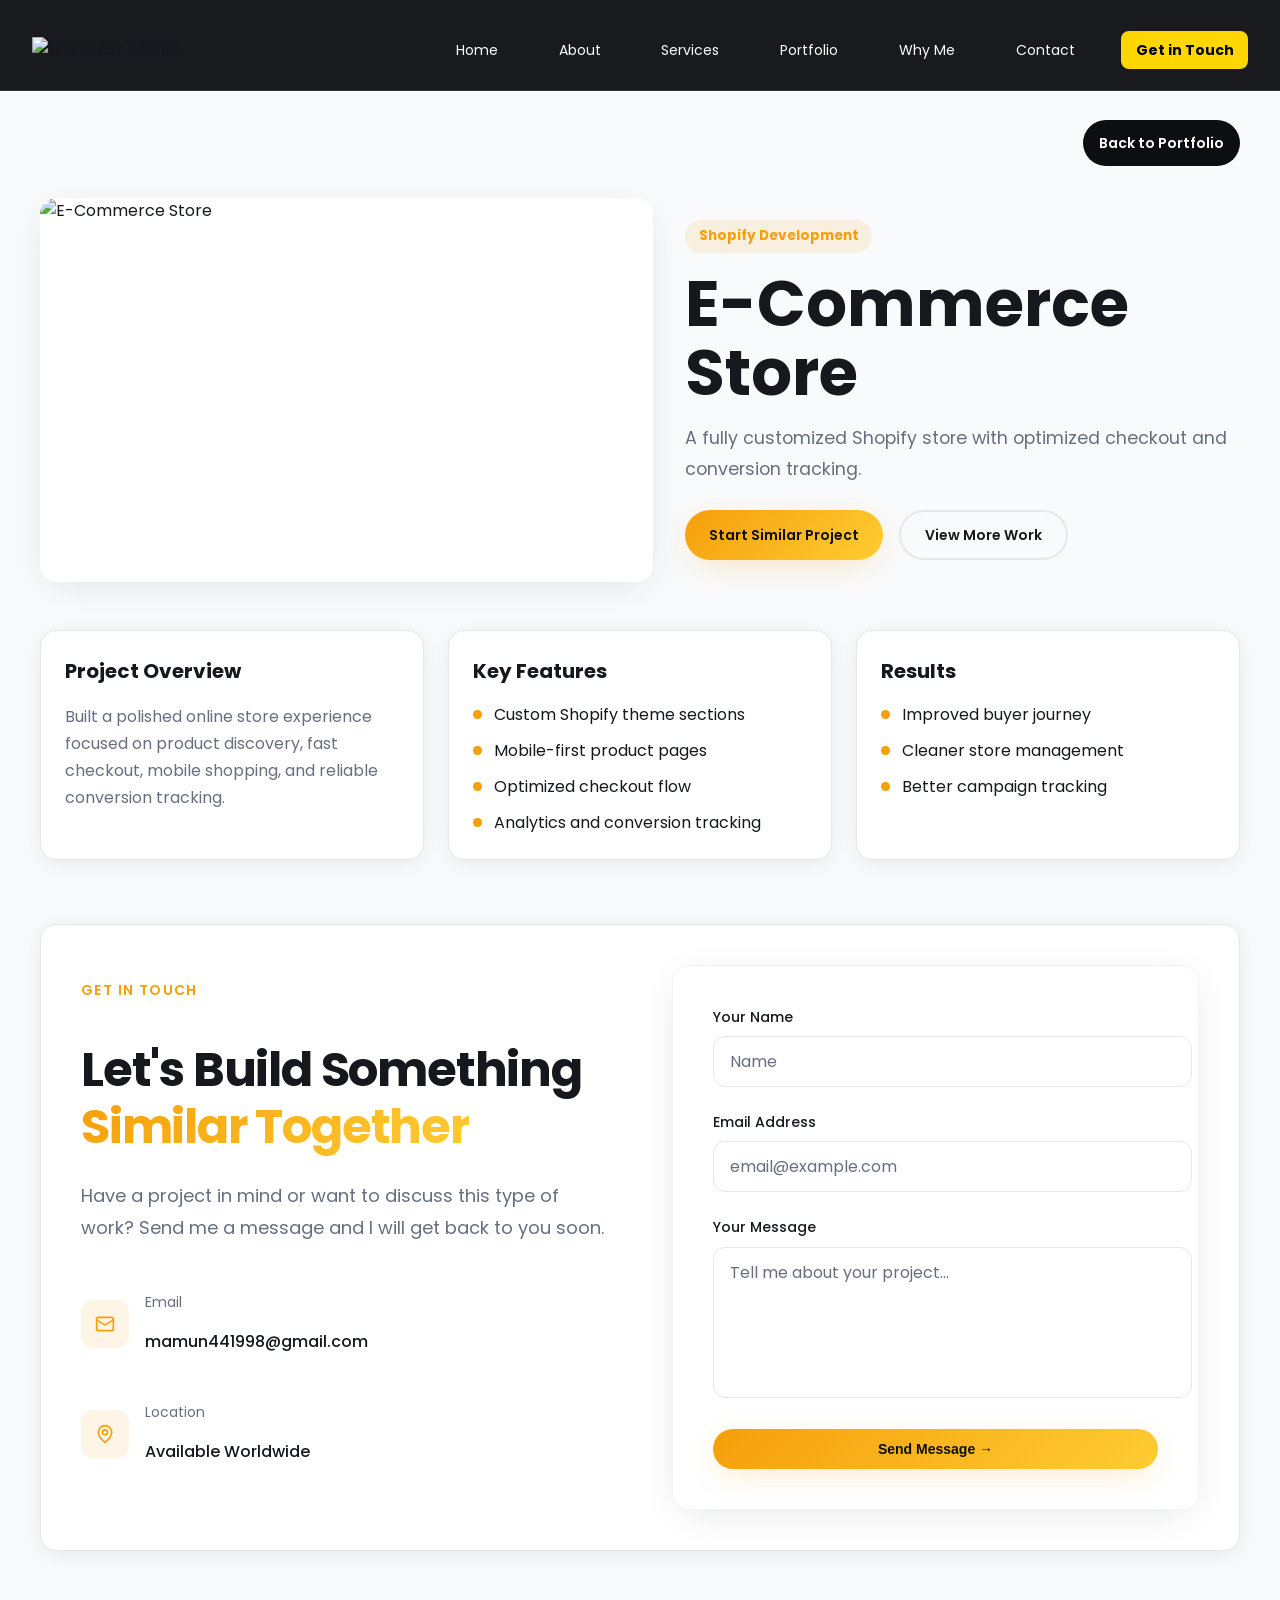
==== commit 2f1ae0dd: "Update project-details.html" ====
--- a/project-details.html
+++ b/project-details.html
@@ -53,7 +53,7 @@
 <nav class="navbar scrolled" id="navbar" aria-label="Main navigation">
 <div class="section-container">
 <div class="nav-inner">
-<a href="index.html" style="font-size:1.5rem;font-weight:700;color:#FFD700;font-family:Nunito;display:inline-block;margin-left:.75rem" aria-label="Mamunur Rashid - Home">Mamunur Rashid</a>
+<a href="index.html" class="brand-logo" aria-label="Mamunur Rashid - Home"><img src="Mamunur-Rashid-logo.png" alt="Mamunur Rashid"></a>
 <div class="nav-links">
 <a href="index.html#Home">Home</a>
 <a href="index.html#about">About</a>
